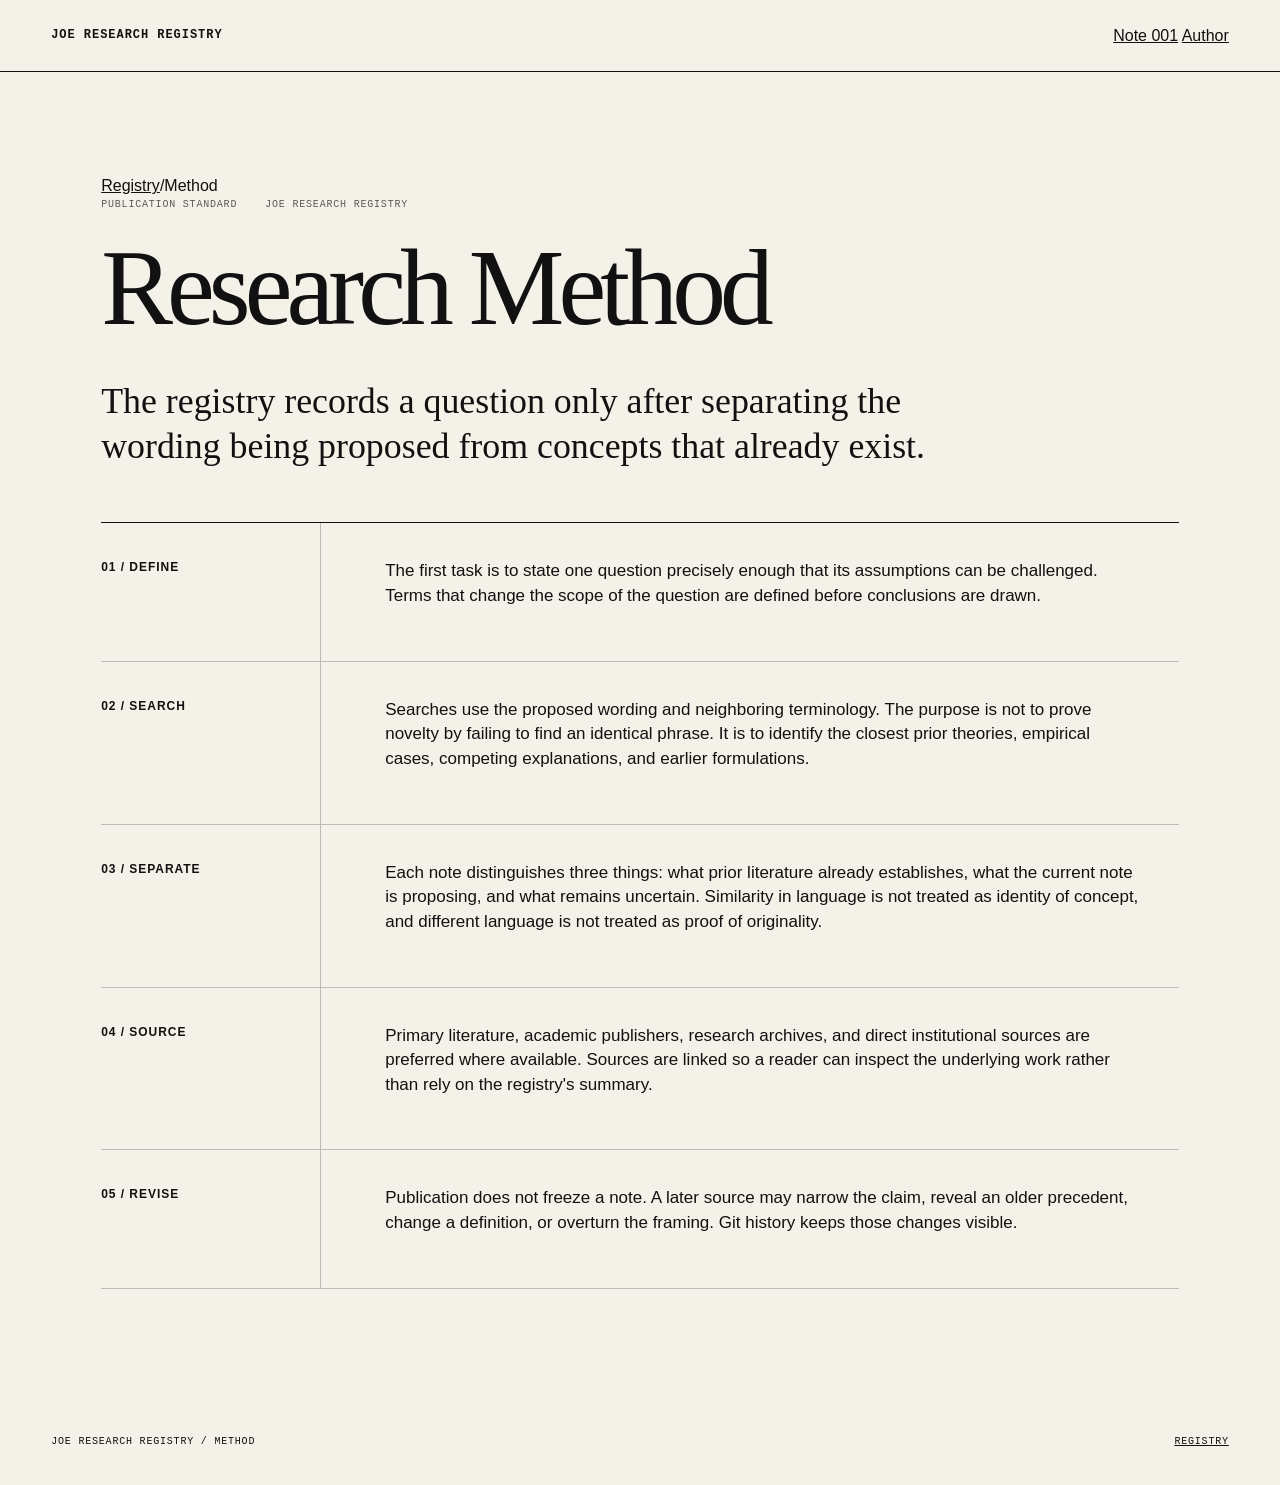
==== method.html @ 27edf4c1 "Add registry research method and publication standard" ====
<!doctype html>
<html lang="en">
<head>
  <meta charset="utf-8">
  <meta name="viewport" content="width=device-width, initial-scale=1">
  <meta name="description" content="Method used by the Joe Research Registry to define research questions, search prior literature, separate established ideas from proposed framings, cite sources, and preserve revisions.">
  <meta name="author" content="Joe Nasr">
  <meta name="robots" content="index,follow,max-snippet:-1">
  <link rel="canonical" href="https://joenasriani.github.io/joe-research-registry/method.html">
  <link rel="stylesheet" href="assets/site.css">
  <meta property="og:type" content="article">
  <meta property="og:site_name" content="Joe Research Registry">
  <meta property="og:title" content="Research Method | Joe Research Registry">
  <meta property="og:description" content="How the registry defines questions, checks prior literature, handles novelty claims, cites sources, and records revisions.">
  <meta property="og:url" content="https://joenasriani.github.io/joe-research-registry/method.html">
  <title>Research Method | Joe Research Registry</title>
  <script type="application/ld+json">
  {
    "@context": "https://schema.org",
    "@type": "WebPage",
    "name": "Research Method",
    "url": "https://joenasriani.github.io/joe-research-registry/method.html",
    "isPartOf": {
      "@type": "WebSite",
      "@id": "https://joenasriani.github.io/joe-research-registry/#website"
    },
    "author": {
      "@type": "Person",
      "@id": "https://joenasriani.github.io/joe-research-registry/author/joe-nasr.html#joe-nasr",
      "name": "Joe Nasr"
    }
  }
  </script>
</head>
<body>
  <header class="masthead">
    <a class="name" href="./">JOE RESEARCH REGISTRY</a>
    <nav class="topnav" aria-label="Primary">
      <a href="notes/001-pre-institutional-human-order.html">Note 001</a>
      <a href="author/joe-nasr.html">Author</a>
    </nav>
  </header>

  <main class="note compactnote">
    <nav class="breadcrumb" aria-label="Breadcrumb">
      <a href="./">Registry</a><span>/</span><span>Method</span>
    </nav>

    <header class="notehead">
      <div class="entrymeta">
        <span>Publication standard</span>
        <span>Joe Research Registry</span>
      </div>
      <h1>Research Method</h1>
      <p class="lede">The registry records a question only after separating the wording being proposed from concepts that already exist.</p>
    </header>

    <section>
      <h2>01 / Define</h2>
      <div class="copy">
        <p>The first task is to state one question precisely enough that its assumptions can be challenged. Terms that change the scope of the question are defined before conclusions are drawn.</p>
      </div>
    </section>

    <section>
      <h2>02 / Search</h2>
      <div class="copy">
        <p>Searches use the proposed wording and neighboring terminology. The purpose is not to prove novelty by failing to find an identical phrase. It is to identify the closest prior theories, empirical cases, competing explanations, and earlier formulations.</p>
      </div>
    </section>

    <section>
      <h2>03 / Separate</h2>
      <div class="copy">
        <p>Each note distinguishes three things: what prior literature already establishes, what the current note is proposing, and what remains uncertain. Similarity in language is not treated as identity of concept, and different language is not treated as proof of originality.</p>
      </div>
    </section>

    <section>
      <h2>04 / Source</h2>
      <div class="copy">
        <p>Primary literature, academic publishers, research archives, and direct institutional sources are preferred where available. Sources are linked so a reader can inspect the underlying work rather than rely on the registry's summary.</p>
      </div>
    </section>

    <section>
      <h2>05 / Revise</h2>
      <div class="copy">
        <p>Publication does not freeze a note. A later source may narrow the claim, reveal an older precedent, change a definition, or overturn the framing. Git history keeps those changes visible.</p>
      </div>
    </section>
  </main>

  <footer>
    <span>Joe Research Registry / Method</span>
    <a href="./">Registry</a>
  </footer>
</body>
</html>
---- assets/site.css ----
:root {
  --paper: #f4f1e8;
  --ink: #111111;
  --muted: #5b5a55;
  --rule: rgba(17,17,17,.24);
  --accent: #b62e22;
  --max: 1440px;
  --pad: clamp(20px,4vw,64px);
}

* { box-sizing: border-box; }

html { scroll-behavior: smooth; }

body {
  margin: 0;
  background: var(--paper);
  color: var(--ink);
  font-family: Arial, Helvetica, sans-serif;
  line-height: 1.45;
}

a { color: inherit; }

.masthead {
  min-height: 72px;
  padding: 0 var(--pad);
  border-bottom: 1px solid var(--ink);
  display: flex;
  align-items: center;
  justify-content: space-between;
  gap: 24px;
}

.name,
.edition,
.kicker,
.entrymeta,
.subject,
.read,
.sectionhead span,
footer {
  font-family: "Courier New", Courier, monospace;
  text-transform: uppercase;
  letter-spacing: .08em;
}

.name {
  font-size: 12px;
  font-weight: 700;
  text-decoration: none;
}

.edition { font-size: 10px; color: var(--muted); }

main,
footer {
  width: min(100%, var(--max));
  margin: 0 auto;
}

.opening {
  min-height: 72vh;
  padding: clamp(56px,9vw,140px) var(--pad) clamp(64px,9vw,130px);
  display: grid;
  grid-template-columns: minmax(0,1.55fr) minmax(260px,.45fr);
  align-content: end;
  gap: 32px 70px;
  border-bottom: 1px solid var(--ink);
}

.kicker {
  grid-column: 1 / -1;
  margin: 0;
  font-size: 11px;
  color: var(--accent);
}

h1 {
  margin: 0;
  max-width: 980px;
  font-family: Georgia, "Times New Roman", serif;
  font-size: clamp(54px,8.4vw,132px);
  line-height: .9;
  font-weight: 400;
  letter-spacing: -.055em;
}

.intro {
  align-self: end;
  margin: 0;
  max-width: 430px;
  font-family: Georgia, "Times New Roman", serif;
  font-size: clamp(18px,1.65vw,25px);
  line-height: 1.35;
}

.registry,
.rule {
  padding: 0 var(--pad);
  border-bottom: 1px solid var(--ink);
}

.sectionhead {
  min-height: 74px;
  display: flex;
  align-items: center;
  justify-content: space-between;
  border-bottom: 1px solid var(--rule);
}

.sectionhead h2 {
  margin: 0;
  font-size: 13px;
  text-transform: uppercase;
  letter-spacing: .08em;
}

.sectionhead span { font-size: 10px; color: var(--muted); }

.entry {
  display: grid;
  grid-template-columns: 220px 1fr;
  min-height: 570px;
}

.entrymeta {
  padding: 28px 30px 28px 0;
  border-right: 1px solid var(--rule);
  display: flex;
  flex-direction: column;
  gap: 10px;
  font-size: 10px;
  color: var(--muted);
}

.entrybody {
  padding: clamp(36px,5vw,76px) 0 clamp(58px,7vw,100px) clamp(28px,5vw,82px);
  max-width: 1050px;
}

.subject,
.read {
  font-size: 10px;
}

.subject { margin: 0 0 38px; color: var(--accent); }

.entry h3 {
  margin: 0 0 34px;
  font-family: Georgia, "Times New Roman", serif;
  font-size: clamp(42px,6vw,88px);
  line-height: .96;
  font-weight: 400;
  letter-spacing: -.045em;
}

.entry h3 a { text-decoration-thickness: 1px; text-underline-offset: 8px; }

.question {
  margin: 0;
  max-width: 860px;
  font-family: Georgia, "Times New Roman", serif;
  font-size: clamp(22px,2.4vw,34px);
  line-height: 1.24;
}

.position {
  max-width: 730px;
  margin: 38px 0 42px;
  color: var(--muted);
  font-size: 16px;
}

.read {
  display: inline-block;
  padding-bottom: 5px;
  border-bottom: 1px solid currentColor;
  text-decoration: none;
}

.rule {
  display: grid;
  grid-template-columns: 220px 1fr;
}

.rule .sectionhead {
  grid-column: 1;
  display: block;
  padding: 30px 30px 30px 0;
  border-right: 1px solid var(--rule);
  border-bottom: 0;
}

.rule > p {
  margin: 0;
  max-width: 980px;
  padding: clamp(46px,6vw,88px) 0 clamp(56px,7vw,100px) clamp(28px,5vw,82px);
  font-family: Georgia, "Times New Roman", serif;
  font-size: clamp(24px,3.2vw,46px);
  line-height: 1.15;
}

.note {
  width: min(100%, 1180px);
  margin: 0 auto;
  padding: clamp(52px,8vw,110px) var(--pad) 110px;
}

.notehead {
  border-bottom: 1px solid var(--ink);
  padding-bottom: 54px;
}

.notehead .entrymeta {
  padding: 0 0 28px;
  border: 0;
  flex-direction: row;
  flex-wrap: wrap;
  gap: 10px 28px;
}

.note h1 { max-width: 1000px; }

.lede {
  max-width: 920px;
  margin: 42px 0 0;
  font-family: Georgia, "Times New Roman", serif;
  font-size: clamp(24px,2.8vw,38px);
  line-height: 1.25;
}

.note section {
  display: grid;
  grid-template-columns: 220px 1fr;
  gap: 0;
  border-bottom: 1px solid var(--rule);
}

.note section h2 {
  margin: 0;
  padding: 36px 30px 36px 0;
  border-right: 1px solid var(--rule);
  font-size: 12px;
  text-transform: uppercase;
  letter-spacing: .08em;
}

.note section .copy {
  padding: 36px 0 52px clamp(28px,5vw,70px);
  max-width: 820px;
}

.copy p:first-child { margin-top: 0; }
.copy p:last-child { margin-bottom: 0; }
.copy p { font-size: 17px; }
.copy .large { font-family: Georgia, "Times New Roman", serif; font-size: clamp(24px,2.5vw,35px); line-height: 1.28; }
.copy ol { padding-left: 22px; }
.copy li { margin: 0 0 14px; }
.copy table { width: 100%; border-collapse: collapse; margin-top: 20px; }
.copy th,.copy td { text-align: left; vertical-align: top; padding: 14px 12px 14px 0; border-top: 1px solid var(--rule); font-size: 14px; }
.copy th { width: 31%; font-weight: 700; }
.copy a { text-underline-offset: 3px; }

footer {
  min-height: 86px;
  padding: 0 var(--pad);
  display: flex;
  align-items: center;
  justify-content: space-between;
  gap: 24px;
  font-size: 10px;
}

@media (max-width: 760px) {
  .opening { min-height: 64vh; grid-template-columns: 1fr; }
  .intro { max-width: 620px; }
  .entry { grid-template-columns: 1fr; }
  .entrymeta { border-right: 0; border-bottom: 1px solid var(--rule); padding-right: 0; flex-direction: row; flex-wrap: wrap; }
  .entrybody { padding-left: 0; }
  .rule { grid-template-columns: 1fr; }
  .rule .sectionhead { border-right: 0; border-bottom: 1px solid var(--rule); padding-right: 0; }
  .rule > p { padding-left: 0; }
  .note section { grid-template-columns: 1fr; }
  .note section h2 { border-right: 0; border-bottom: 1px solid var(--rule); padding-right: 0; }
  .note section .copy { padding-left: 0; }
  footer { align-items: flex-start; flex-direction: column; justify-content: center; }
}
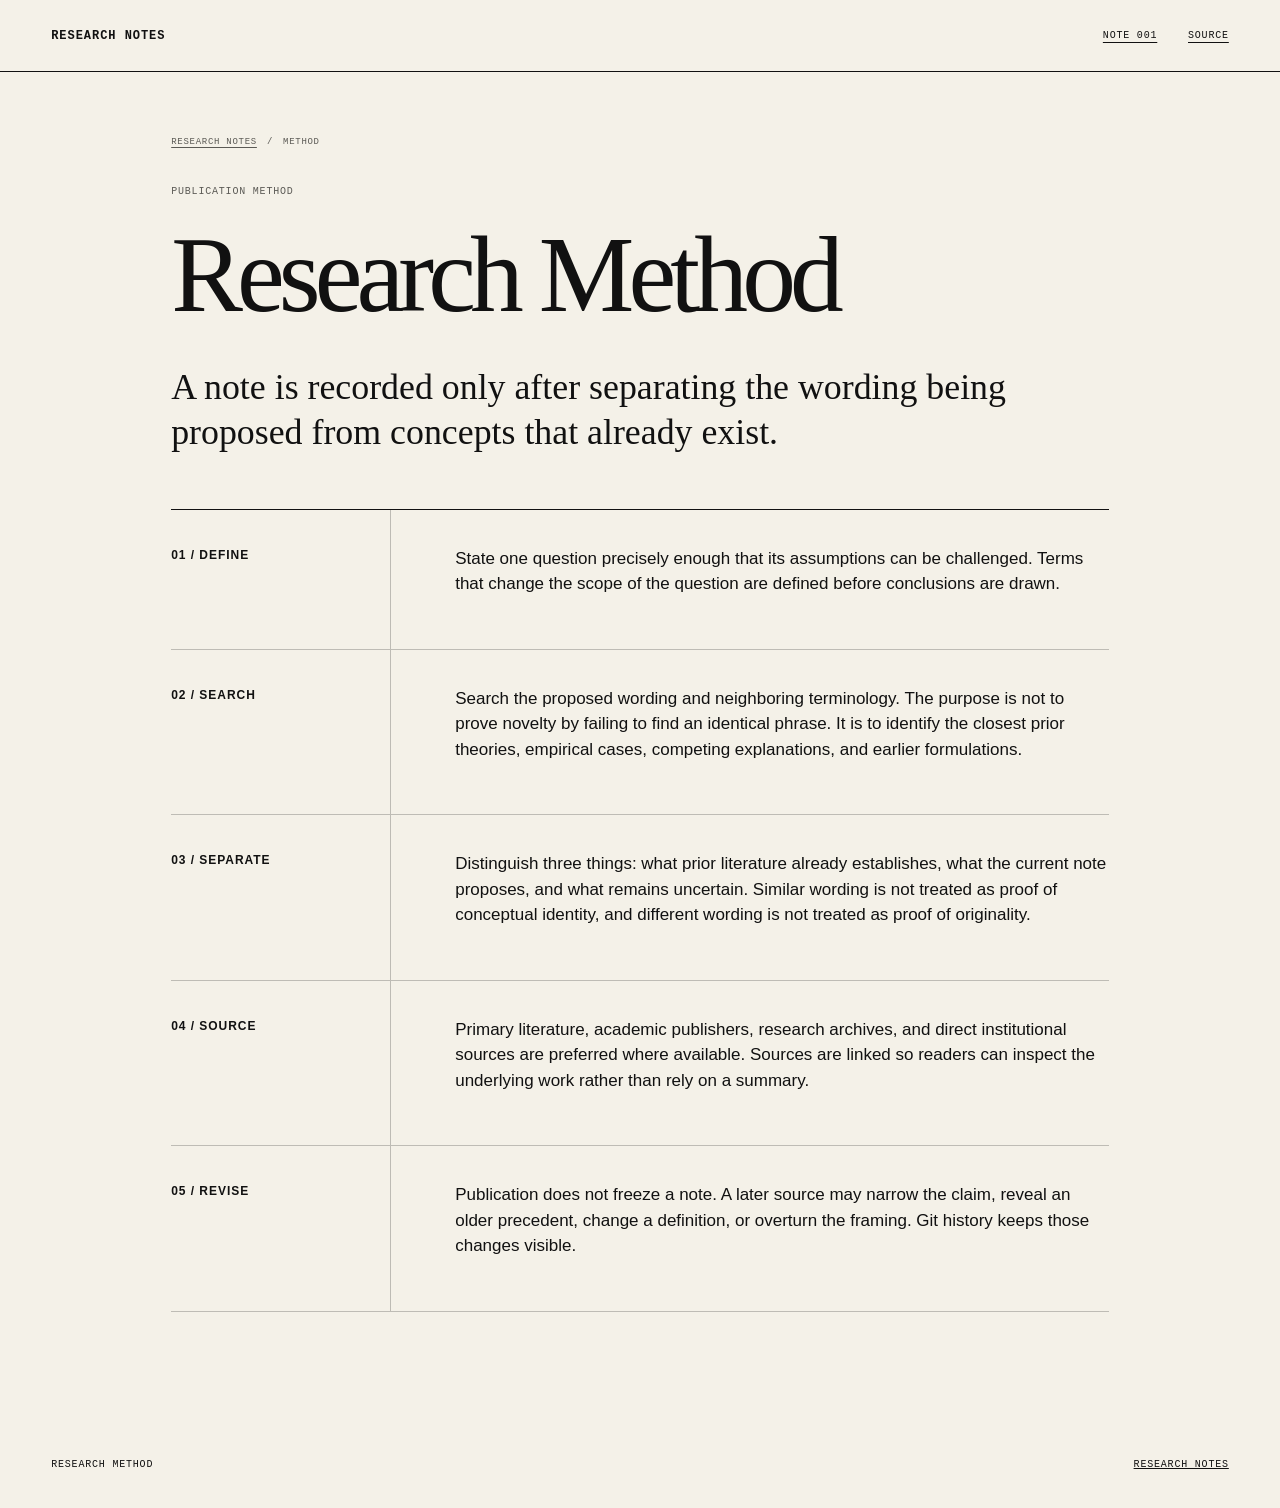
==== commit 00c51968: "Make publication method neutral and idea first" ====
--- a/method.html
+++ b/method.html
@@ -3,17 +3,16 @@
 <head>
   <meta charset="utf-8">
   <meta name="viewport" content="width=device-width, initial-scale=1">
-  <meta name="description" content="Method used by the Joe Research Registry to define research questions, search prior literature, separate established ideas from proposed framings, cite sources, and preserve revisions.">
-  <meta name="author" content="Joe Nasr">
+  <meta name="description" content="Method used for defining research questions, checking prior literature, separating established ideas from proposed framings, citing sources, and preserving revisions.">
   <meta name="robots" content="index,follow,max-snippet:-1">
   <link rel="canonical" href="https://joenasriani.github.io/joe-research-registry/method.html">
   <link rel="stylesheet" href="assets/site.css">
   <meta property="og:type" content="article">
-  <meta property="og:site_name" content="Joe Research Registry">
-  <meta property="og:title" content="Research Method | Joe Research Registry">
-  <meta property="og:description" content="How the registry defines questions, checks prior literature, handles novelty claims, cites sources, and records revisions.">
+  <meta property="og:site_name" content="Research Notes">
+  <meta property="og:title" content="Research Method">
+  <meta property="og:description" content="How questions are defined, prior literature is checked, novelty claims are limited, sources are cited, and revisions are recorded.">
   <meta property="og:url" content="https://joenasriani.github.io/joe-research-registry/method.html">
-  <title>Research Method | Joe Research Registry</title>
+  <title>Research Method</title>
   <script type="application/ld+json">
   {
     "@context": "https://schema.org",
@@ -23,63 +22,57 @@
     "isPartOf": {
       "@type": "WebSite",
       "@id": "https://joenasriani.github.io/joe-research-registry/#website"
-    },
-    "author": {
-      "@type": "Person",
-      "@id": "https://joenasriani.github.io/joe-research-registry/author/joe-nasr.html#joe-nasr",
-      "name": "Joe Nasr"
     }
   }
   </script>
 </head>
 <body>
   <header class="masthead">
-    <a class="name" href="./">JOE RESEARCH REGISTRY</a>
+    <a class="name" href="./">RESEARCH NOTES</a>
     <nav class="topnav" aria-label="Primary">
       <a href="notes/001-pre-institutional-human-order.html">Note 001</a>
-      <a href="author/joe-nasr.html">Author</a>
+      <a href="https://github.com/Joenasriani/joe-research-registry">Source</a>
     </nav>
   </header>
 
   <main class="note compactnote">
     <nav class="breadcrumb" aria-label="Breadcrumb">
-      <a href="./">Registry</a><span>/</span><span>Method</span>
+      <a href="./">Research Notes</a><span>/</span><span>Method</span>
     </nav>
 
     <header class="notehead">
       <div class="entrymeta">
-        <span>Publication standard</span>
-        <span>Joe Research Registry</span>
+        <span>Publication method</span>
       </div>
       <h1>Research Method</h1>
-      <p class="lede">The registry records a question only after separating the wording being proposed from concepts that already exist.</p>
+      <p class="lede">A note is recorded only after separating the wording being proposed from concepts that already exist.</p>
     </header>
 
     <section>
       <h2>01 / Define</h2>
       <div class="copy">
-        <p>The first task is to state one question precisely enough that its assumptions can be challenged. Terms that change the scope of the question are defined before conclusions are drawn.</p>
+        <p>State one question precisely enough that its assumptions can be challenged. Terms that change the scope of the question are defined before conclusions are drawn.</p>
       </div>
     </section>
 
     <section>
       <h2>02 / Search</h2>
       <div class="copy">
-        <p>Searches use the proposed wording and neighboring terminology. The purpose is not to prove novelty by failing to find an identical phrase. It is to identify the closest prior theories, empirical cases, competing explanations, and earlier formulations.</p>
+        <p>Search the proposed wording and neighboring terminology. The purpose is not to prove novelty by failing to find an identical phrase. It is to identify the closest prior theories, empirical cases, competing explanations, and earlier formulations.</p>
       </div>
     </section>
 
     <section>
       <h2>03 / Separate</h2>
       <div class="copy">
-        <p>Each note distinguishes three things: what prior literature already establishes, what the current note is proposing, and what remains uncertain. Similarity in language is not treated as identity of concept, and different language is not treated as proof of originality.</p>
+        <p>Distinguish three things: what prior literature already establishes, what the current note proposes, and what remains uncertain. Similar wording is not treated as proof of conceptual identity, and different wording is not treated as proof of originality.</p>
       </div>
     </section>
 
     <section>
       <h2>04 / Source</h2>
       <div class="copy">
-        <p>Primary literature, academic publishers, research archives, and direct institutional sources are preferred where available. Sources are linked so a reader can inspect the underlying work rather than rely on the registry's summary.</p>
+        <p>Primary literature, academic publishers, research archives, and direct institutional sources are preferred where available. Sources are linked so readers can inspect the underlying work rather than rely on a summary.</p>
       </div>
     </section>
 
@@ -92,8 +85,8 @@
   </main>
 
   <footer>
-    <span>Joe Research Registry / Method</span>
-    <a href="./">Registry</a>
+    <span>Research Method</span>
+    <a href="./">Research Notes</a>
   </footer>
 </body>
 </html>
--- a/assets/site.css
+++ b/assets/site.css
@@ -3,7 +3,7 @@
   --ink: #111111;
   --muted: #5b5a55;
   --rule: rgba(17,17,17,.24);
-  --accent: #b62e22;
+  --accent: #9f2d22;
   --max: 1440px;
   --pad: clamp(20px,4vw,64px);
 }
@@ -17,10 +17,12 @@
   background: var(--paper);
   color: var(--ink);
   font-family: Arial, Helvetica, sans-serif;
-  line-height: 1.45;
+  line-height: 1.5;
+  text-rendering: optimizeLegibility;
 }
 
 a { color: inherit; }
+a:focus-visible { outline: 2px solid var(--accent); outline-offset: 4px; }
 
 .masthead {
   min-height: 72px;
@@ -29,7 +31,7 @@
   display: flex;
   align-items: center;
   justify-content: space-between;
-  gap: 24px;
+  gap: 28px;
 }
 
 .name,
@@ -39,6 +41,9 @@
 .subject,
 .read,
 .sectionhead span,
+.topnav,
+.breadcrumb,
+.searchcontext,
 footer {
   font-family: "Courier New", Courier, monospace;
   text-transform: uppercase;
@@ -49,9 +54,24 @@
   font-size: 12px;
   font-weight: 700;
   text-decoration: none;
+  white-space: nowrap;
 }
 
 .edition { font-size: 10px; color: var(--muted); }
+
+.topnav {
+  display: flex;
+  align-items: center;
+  justify-content: flex-end;
+  gap: clamp(14px,2.4vw,34px);
+  font-size: 10px;
+}
+
+.topnav a,
+.footerlinks a {
+  text-decoration-thickness: 1px;
+  text-underline-offset: 4px;
+}
 
 main,
 footer {
@@ -78,7 +98,7 @@
 
 h1 {
   margin: 0;
-  max-width: 980px;
+  max-width: 1050px;
   font-family: Georgia, "Times New Roman", serif;
   font-size: clamp(54px,8.4vw,132px);
   line-height: .9;
@@ -89,13 +109,14 @@
 .intro {
   align-self: end;
   margin: 0;
-  max-width: 430px;
+  max-width: 450px;
   font-family: Georgia, "Times New Roman", serif;
   font-size: clamp(18px,1.65vw,25px);
-  line-height: 1.35;
+  line-height: 1.38;
 }
 
 .registry,
+.paths,
 .rule {
   padding: 0 var(--pad);
   border-bottom: 1px solid var(--ink);
@@ -140,10 +161,7 @@
 }
 
 .subject,
-.read {
-  font-size: 10px;
-}
-
+.read { font-size: 10px; }
 .subject { margin: 0 0 38px; color: var(--accent); }
 
 .entry h3 {
@@ -159,14 +177,14 @@
 
 .question {
   margin: 0;
-  max-width: 860px;
+  max-width: 880px;
   font-family: Georgia, "Times New Roman", serif;
   font-size: clamp(22px,2.4vw,34px);
   line-height: 1.24;
 }
 
 .position {
-  max-width: 730px;
+  max-width: 760px;
   margin: 38px 0 42px;
   color: var(--muted);
   font-size: 16px;
@@ -177,6 +195,42 @@
   padding-bottom: 5px;
   border-bottom: 1px solid currentColor;
   text-decoration: none;
+}
+
+.pathgrid {
+  display: grid;
+  grid-template-columns: repeat(2,minmax(0,1fr));
+}
+
+.pathgrid article {
+  min-height: 230px;
+  padding: 34px 40px 42px 0;
+  border-bottom: 1px solid var(--rule);
+}
+
+.pathgrid article:nth-child(odd) {
+  border-right: 1px solid var(--rule);
+  padding-right: clamp(28px,5vw,70px);
+}
+
+.pathgrid article:nth-child(even) {
+  padding-left: clamp(28px,5vw,70px);
+}
+
+.pathgrid article:nth-last-child(-n+2) { border-bottom: 0; }
+
+.pathgrid h3 {
+  margin: 0 0 18px;
+  font-family: Georgia, "Times New Roman", serif;
+  font-size: clamp(26px,3vw,42px);
+  font-weight: 400;
+  line-height: 1.05;
+}
+
+.pathgrid p {
+  margin: 0;
+  max-width: 590px;
+  color: var(--muted);
 }
 
 .rule {
@@ -204,8 +258,20 @@
 .note {
   width: min(100%, 1180px);
   margin: 0 auto;
-  padding: clamp(52px,8vw,110px) var(--pad) 110px;
-}
+  padding: clamp(30px,5vw,64px) var(--pad) 110px;
+}
+
+.compactnote { max-width: 1040px; }
+
+.breadcrumb {
+  display: flex;
+  gap: 10px;
+  padding: 0 0 34px;
+  font-size: 9px;
+  color: var(--muted);
+}
+
+.breadcrumb a { text-underline-offset: 3px; }
 
 .notehead {
   border-bottom: 1px solid var(--ink);
@@ -230,6 +296,14 @@
   line-height: 1.25;
 }
 
+.searchcontext {
+  max-width: 900px;
+  margin: 30px 0 0;
+  color: var(--muted);
+  font-size: 9px;
+  line-height: 1.7;
+}
+
 .note section {
   display: grid;
   grid-template-columns: 220px 1fr;
@@ -248,19 +322,41 @@
 
 .note section .copy {
   padding: 36px 0 52px clamp(28px,5vw,70px);
-  max-width: 820px;
+  max-width: 850px;
 }
 
 .copy p:first-child { margin-top: 0; }
 .copy p:last-child { margin-bottom: 0; }
 .copy p { font-size: 17px; }
-.copy .large { font-family: Georgia, "Times New Roman", serif; font-size: clamp(24px,2.5vw,35px); line-height: 1.28; }
+.copy .large {
+  font-family: Georgia, "Times New Roman", serif;
+  font-size: clamp(24px,2.5vw,35px);
+  line-height: 1.28;
+}
 .copy ol { padding-left: 22px; }
 .copy li { margin: 0 0 14px; }
 .copy table { width: 100%; border-collapse: collapse; margin-top: 20px; }
-.copy th,.copy td { text-align: left; vertical-align: top; padding: 14px 12px 14px 0; border-top: 1px solid var(--rule); font-size: 14px; }
+.copy th,
+.copy td {
+  text-align: left;
+  vertical-align: top;
+  padding: 14px 12px 14px 0;
+  border-top: 1px solid var(--rule);
+  font-size: 14px;
+}
 .copy th { width: 31%; font-weight: 700; }
-.copy a { text-underline-offset: 3px; }
+.copy a { text-underline-offset: 3px; overflow-wrap: anywhere; }
+
+.qa h3 {
+  margin: 38px 0 10px;
+  font-family: Georgia, "Times New Roman", serif;
+  font-size: clamp(23px,2.2vw,31px);
+  font-weight: 400;
+  line-height: 1.15;
+}
+
+.qa h3:first-child { margin-top: 0; }
+.sources p { margin-bottom: 24px; }
 
 footer {
   min-height: 86px;
@@ -272,17 +368,31 @@
   font-size: 10px;
 }
 
+.footerlinks { text-align: right; }
+
 @media (max-width: 760px) {
+  .masthead { align-items: flex-start; flex-direction: column; padding-top: 20px; padding-bottom: 18px; }
+  .topnav { flex-wrap: wrap; justify-content: flex-start; }
   .opening { min-height: 64vh; grid-template-columns: 1fr; }
   .intro { max-width: 620px; }
   .entry { grid-template-columns: 1fr; }
   .entrymeta { border-right: 0; border-bottom: 1px solid var(--rule); padding-right: 0; flex-direction: row; flex-wrap: wrap; }
   .entrybody { padding-left: 0; }
+  .pathgrid { grid-template-columns: 1fr; }
+  .pathgrid article,
+  .pathgrid article:nth-child(odd),
+  .pathgrid article:nth-child(even),
+  .pathgrid article:nth-last-child(-n+2) { padding: 30px 0; border-right: 0; border-bottom: 1px solid var(--rule); }
+  .pathgrid article:last-child { border-bottom: 0; }
   .rule { grid-template-columns: 1fr; }
   .rule .sectionhead { border-right: 0; border-bottom: 1px solid var(--rule); padding-right: 0; }
   .rule > p { padding-left: 0; }
   .note section { grid-template-columns: 1fr; }
   .note section h2 { border-right: 0; border-bottom: 1px solid var(--rule); padding-right: 0; }
   .note section .copy { padding-left: 0; }
+  .copy th,
+  .copy td { display: block; width: 100%; }
+  .copy td { border-top: 0; padding-top: 0; padding-bottom: 22px; }
   footer { align-items: flex-start; flex-direction: column; justify-content: center; }
-}
+  .footerlinks { text-align: left; }
+}
